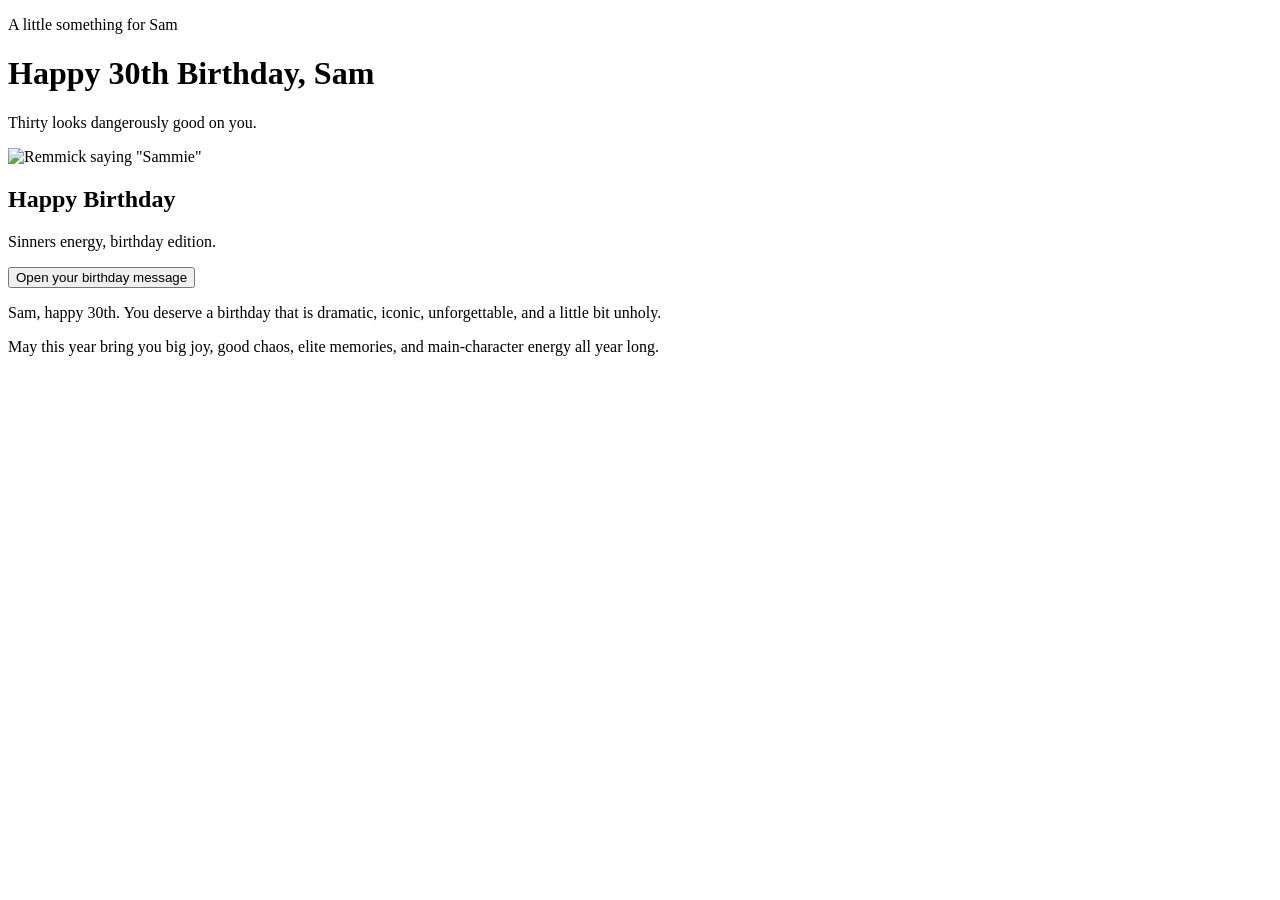
==== sam-birthday/index.html @ a7bb2806 "Create index.html" ====
<!DOCTYPE html>
<html lang="en">
<head>
  <meta charset="UTF-8" />
  <meta name="viewport" content="width=device-width, initial-scale=1.0" />
  <title>Happy 30th Birthday, Sam</title>
  <meta name="description" content="A Sinners-themed birthday card for Sam's 30th birthday." />
  <link rel="stylesheet" href="style.css" />
</head>
<body>
  <div class="bg-overlay"></div>

  <main class="card">
    <p class="eyebrow">A little something for Sam</p>
    <h1>Happy 30th Birthday, Sam</h1>
    <p class="tagline">Thirty looks dangerously good on you.</p>

    <section class="gif-section">
      <img
        src="assets/remmick-sammie.gif"
        alt='Remmick saying "Sammie"'
        class="main-gif"
      />
      <h2>Happy Birthday</h2>
      <p class="subtext">Sinners energy, birthday edition.</p>
    </section>

    <section class="actions">
      <button id="revealBtn">Open your birthday message</button>
    </section>

    <section id="messageBox" class="message hidden">
      <p>
        Sam, happy 30th. You deserve a birthday that is dramatic, iconic,
        unforgettable, and a little bit unholy.
      </p>
      <p>
        May this year bring you big joy, good chaos, elite memories,
        and main-character energy all year long.
      </p>
    </section>
  </main>

  <div id="floatingIcons" class="floating-icons" aria-hidden="true"></div>

  <script src="script.js"></script>
</body>
</html>
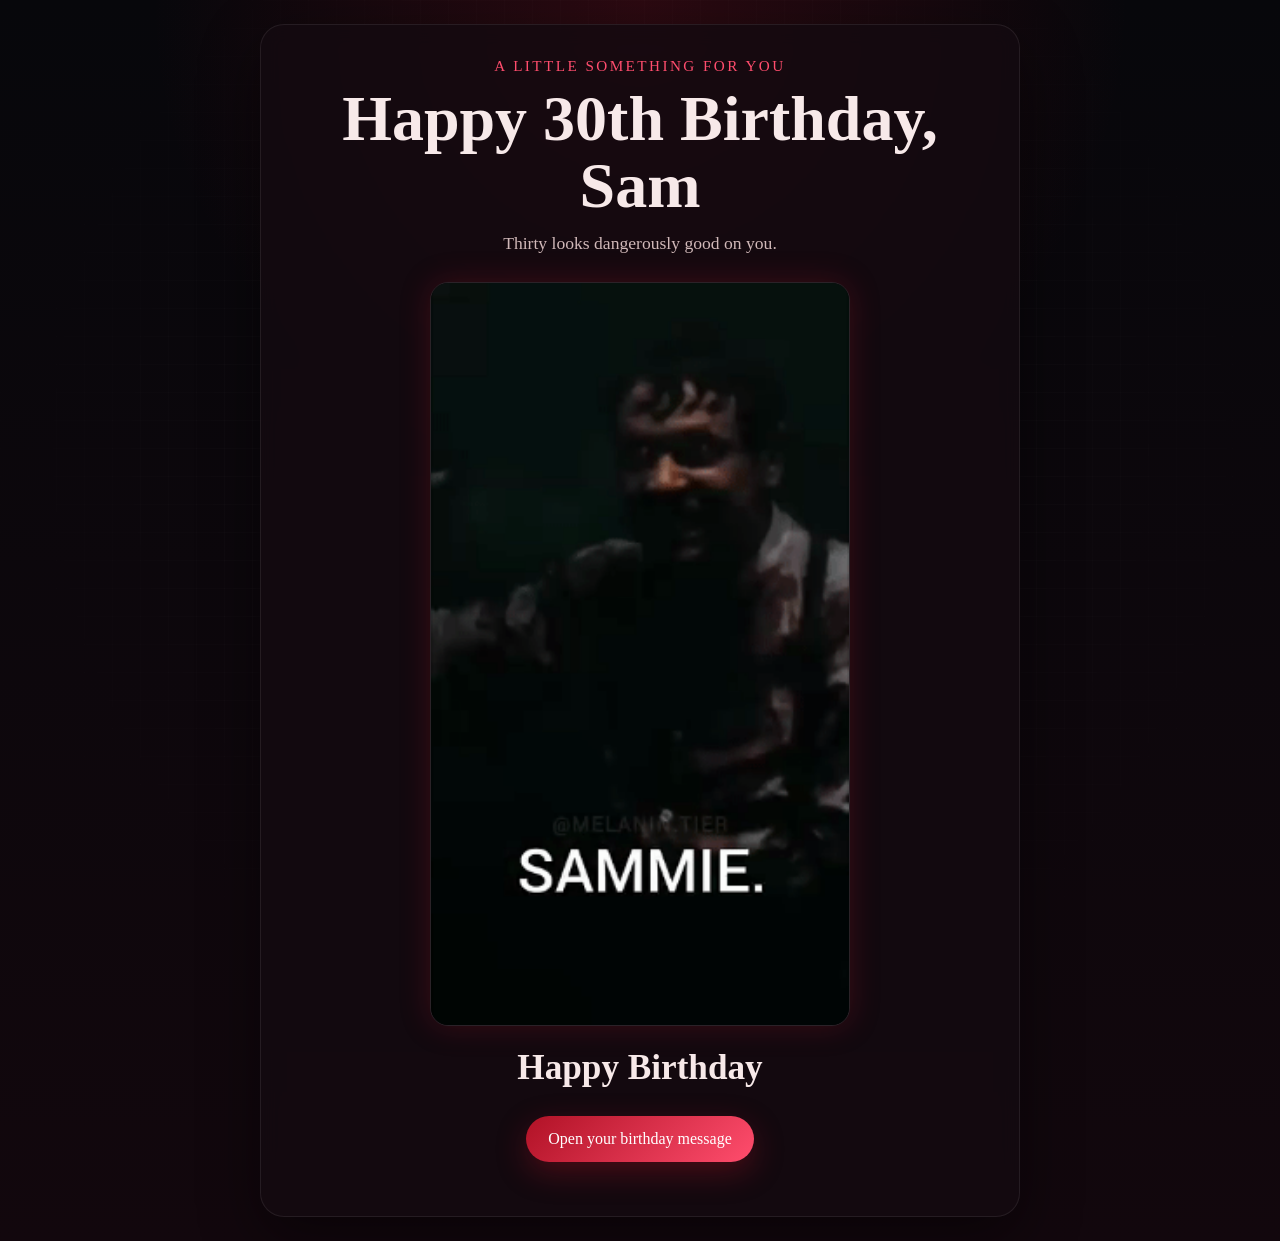
==== commit 8b492a90: "index.html" ====
--- a/sam-birthday/index.html
+++ b/sam-birthday/index.html
@@ -11,7 +11,7 @@
   <div class="bg-overlay"></div>
 
   <main class="card">
-    <p class="eyebrow">A little something for Sam</p>
+    <p class="eyebrow">A little something for you</p>
     <h1>Happy 30th Birthday, Sam</h1>
     <p class="tagline">Thirty looks dangerously good on you.</p>
 
@@ -22,7 +22,7 @@
         class="main-gif"
       />
       <h2>Happy Birthday</h2>
-      <p class="subtext">Sinners energy, birthday edition.</p>
+      <p class="subtext"></p>
     </section>
 
     <section class="actions">
--- a/sam-birthday/style.css
+++ b/sam-birthday/style.css
@@ -0,0 +1,188 @@
+:root {
+  --bg: #0a0a0f;
+  --card: rgba(20, 10, 16, 0.82);
+  --text: #f7e9e9;
+  --muted: #d1b9b9;
+  --accent: #b11226;
+  --accent-2: #ff4d6d;
+  --line: rgba(255, 255, 255, 0.08);
+  --shadow: 0 20px 60px rgba(0, 0, 0, 0.45);
+}
+
+* {
+  box-sizing: border-box;
+}
+
+body {
+  margin: 0;
+  min-height: 100vh;
+  font-family: Georgia, "Times New Roman", serif;
+  color: var(--text);
+  background:
+    radial-gradient(circle at top, rgba(177, 18, 38, 0.22), transparent 35%),
+    linear-gradient(180deg, #07070b 0%, #12070d 100%);
+  display: grid;
+  place-items: center;
+  overflow-x: hidden;
+  padding: 24px;
+}
+
+.bg-overlay {
+  position: fixed;
+  inset: 0;
+  background:
+    linear-gradient(rgba(255,255,255,0.02) 1px, transparent 1px),
+    linear-gradient(90deg, rgba(255,255,255,0.02) 1px, transparent 1px);
+  background-size: 28px 28px;
+  mask-image: radial-gradient(circle at center, black 40%, transparent 90%);
+  pointer-events: none;
+}
+
+.card {
+  position: relative;
+  width: min(760px, 100%);
+  background: var(--card);
+  border: 1px solid var(--line);
+  border-radius: 24px;
+  box-shadow: var(--shadow);
+  backdrop-filter: blur(10px);
+  padding: 32px 24px 36px;
+  text-align: center;
+}
+
+.eyebrow {
+  margin: 0 0 10px;
+  font-size: 0.95rem;
+  letter-spacing: 0.16em;
+  text-transform: uppercase;
+  color: var(--accent-2);
+}
+
+h1 {
+  margin: 0;
+  font-size: clamp(2.2rem, 5vw, 4rem);
+  line-height: 1.05;
+}
+
+.tagline {
+  margin: 14px auto 28px;
+  max-width: 560px;
+  color: var(--muted);
+  font-size: 1.1rem;
+}
+
+.gif-section {
+  margin: 0 auto 24px;
+}
+
+.main-gif {
+  width: min(100%, 420px);
+  border-radius: 18px;
+  border: 1px solid rgba(255,255,255,0.1);
+  box-shadow: 0 0 30px rgba(177, 18, 38, 0.25);
+}
+
+h2 {
+  margin: 18px 0 8px;
+  font-size: clamp(1.6rem, 3vw, 2.2rem);
+}
+
+.subtext {
+  margin: 0;
+  color: var(--muted);
+}
+
+.actions {
+  margin: 28px 0 18px;
+}
+
+button {
+  border: 0;
+  border-radius: 999px;
+  padding: 14px 22px;
+  font-size: 1rem;
+  font-family: inherit;
+  cursor: pointer;
+  color: white;
+  background: linear-gradient(135deg, var(--accent), var(--accent-2));
+  box-shadow: 0 10px 30px rgba(177, 18, 38, 0.35);
+  transition: transform 0.18s ease, box-shadow 0.18s ease;
+}
+
+button:hover {
+  transform: translateY(-2px) scale(1.01);
+  box-shadow: 0 14px 34px rgba(177, 18, 38, 0.45);
+}
+
+.message {
+  max-width: 560px;
+  margin: 0 auto;
+  padding: 18px 18px 4px;
+  border-top: 1px solid var(--line);
+  animation: fadeIn 0.5s ease;
+}
+
+.message p {
+  color: var(--text);
+  line-height: 1.7;
+}
+
+.hidden {
+  display: none;
+}
+
+.floating-icons {
+  position: fixed;
+  inset: 0;
+  pointer-events: none;
+  overflow: hidden;
+}
+
+.float {
+  position: absolute;
+  bottom: -40px;
+  font-size: 24px;
+  opacity: 0.85;
+  animation: rise linear forwards;
+}
+
+@keyframes rise {
+  from {
+    transform: translateY(0) rotate(0deg);
+    opacity: 0;
+  }
+  15% {
+    opacity: 0.85;
+  }
+  to {
+    transform: translateY(-110vh) rotate(18deg);
+    opacity: 0;
+  }
+}
+
+@keyframes fadeIn {
+  from {
+    opacity: 0;
+    transform: translateY(6px);
+  }
+  to {
+    opacity: 1;
+    transform: translateY(0);
+  }
+}
+
+@media (max-width: 640px) {
+  .card {
+    padding: 24px 18px 28px;
+  }
+
+  .tagline,
+  .subtext,
+  .message p {
+    font-size: 1rem;
+  }
+
+  button {
+    width: 100%;
+  }
+}
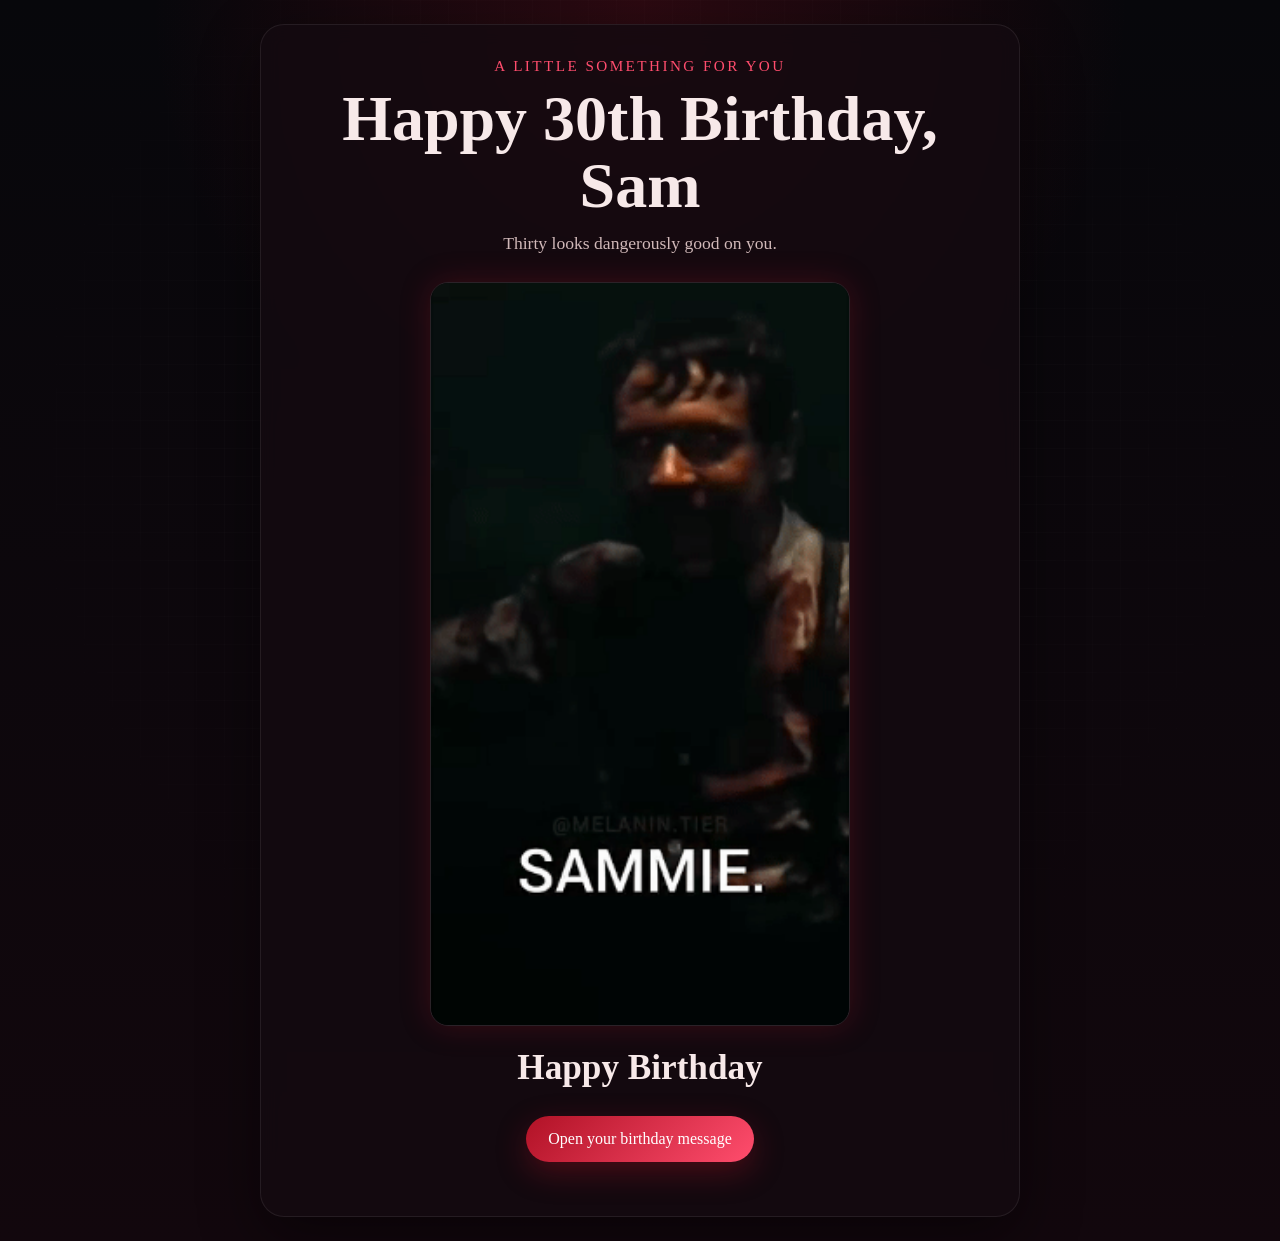
==== commit ad29cd05: "index.html" ====
--- a/sam-birthday/index.html
+++ b/sam-birthday/index.html
@@ -31,12 +31,12 @@
 
     <section id="messageBox" class="message hidden">
       <p>
-        Sam, happy 30th. You deserve a birthday that is dramatic, iconic,
+        Maim HOE Sam!!! Happy 30th. You deserve a birthday that is iconic,
         unforgettable, and a little bit unholy.
       </p>
       <p>
         May this year bring you big joy, good chaos, elite memories,
-        and main-character energy all year long.
+        and main-character energy all year long. :3
       </p>
     </section>
   </main>
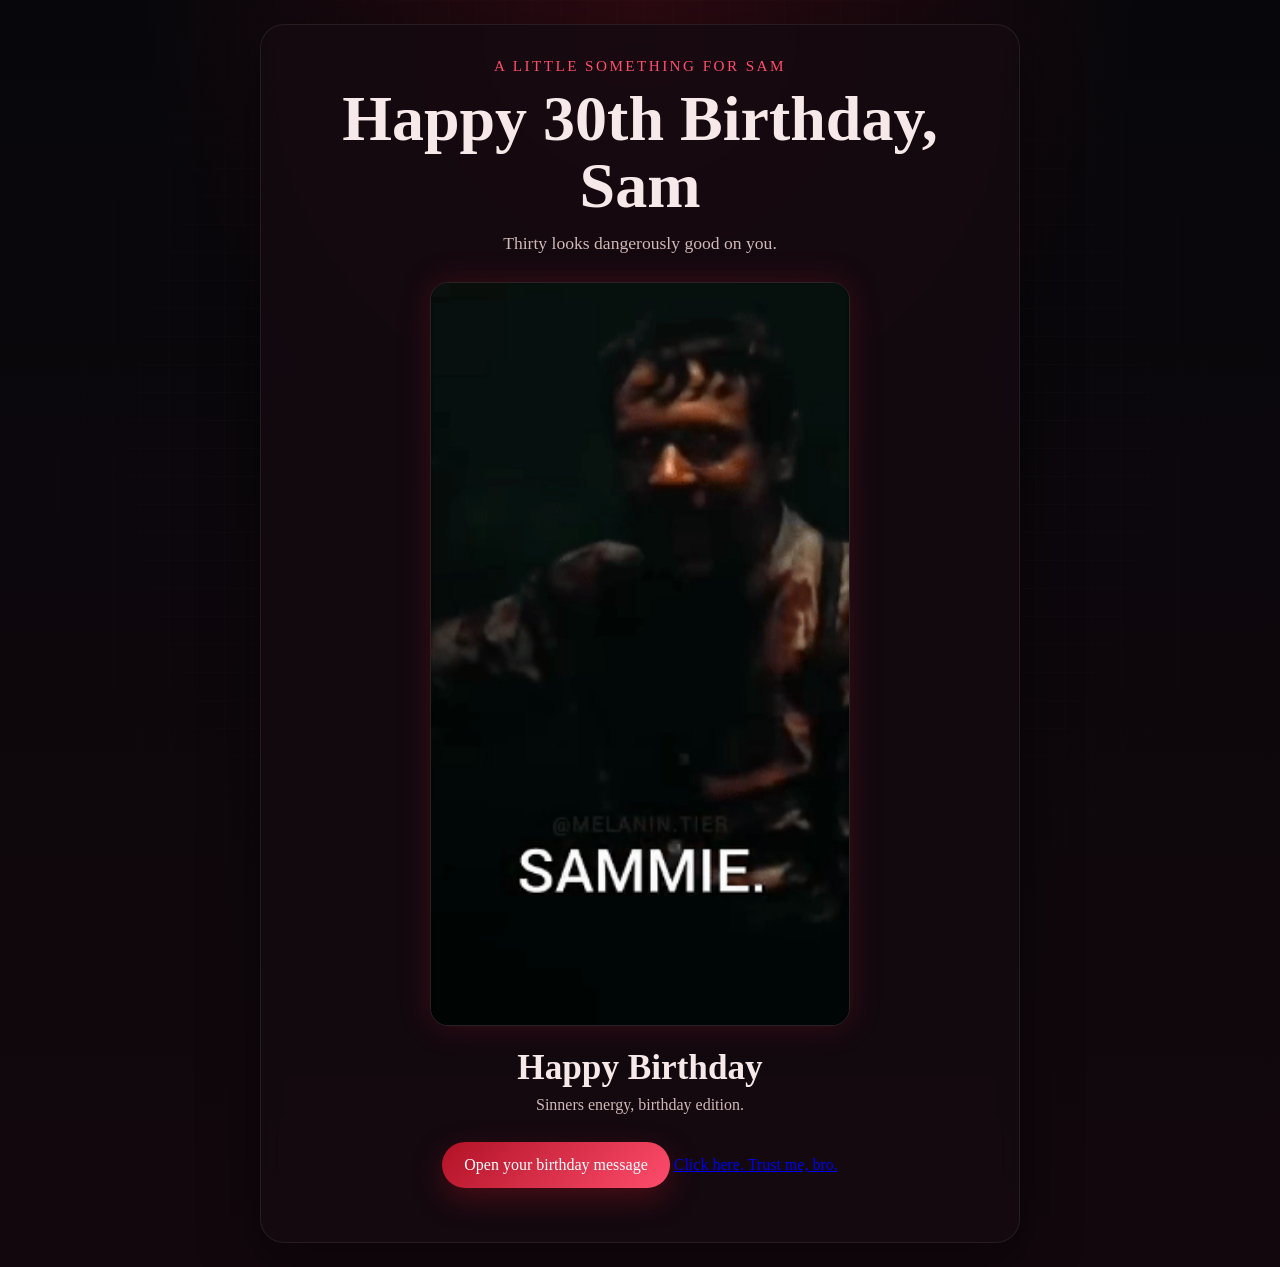
==== commit 50c9da21: "index.html" ====
--- a/sam-birthday/index.html
+++ b/sam-birthday/index.html
@@ -3,16 +3,17 @@
 <head>
   <meta charset="UTF-8" />
   <meta name="viewport" content="width=device-width, initial-scale=1.0" />
+  <meta name="view-transition" content="same-origin" />
   <title>Happy 30th Birthday, Sam</title>
   <meta name="description" content="A Sinners-themed birthday card for Sam's 30th birthday." />
   <link rel="stylesheet" href="style.css" />
 </head>
-<body>
+<body class="landing-page">
   <div class="bg-overlay"></div>
 
-  <main class="card">
-    <p class="eyebrow">A little something for you</p>
-    <h1>Happy 30th Birthday, Sam</h1>
+  <main class="card page-shell">
+    <p class="eyebrow">A little something for Sam</p>
+    <h1 class="hero-title">Happy 30th Birthday, Sam</h1>
     <p class="tagline">Thirty looks dangerously good on you.</p>
 
     <section class="gif-section">
@@ -22,21 +23,22 @@
         class="main-gif"
       />
       <h2>Happy Birthday</h2>
-      <p class="subtext"></p>
+      <p class="subtext">Sinners energy, birthday edition.</p>
     </section>
 
     <section class="actions">
       <button id="revealBtn">Open your birthday message</button>
+      <a class="trust-btn" href="collage.html">Click here. Trust me, bro.</a>
     </section>
 
     <section id="messageBox" class="message hidden">
       <p>
-        Maim HOE Sam!!! Happy 30th. You deserve a birthday that is iconic,
+        Sam, happy 30th. You deserve a birthday that is dramatic, iconic,
         unforgettable, and a little bit unholy.
       </p>
       <p>
         May this year bring you big joy, good chaos, elite memories,
-        and main-character energy all year long. :3
+        and main-character energy all year long.
       </p>
     </section>
   </main>
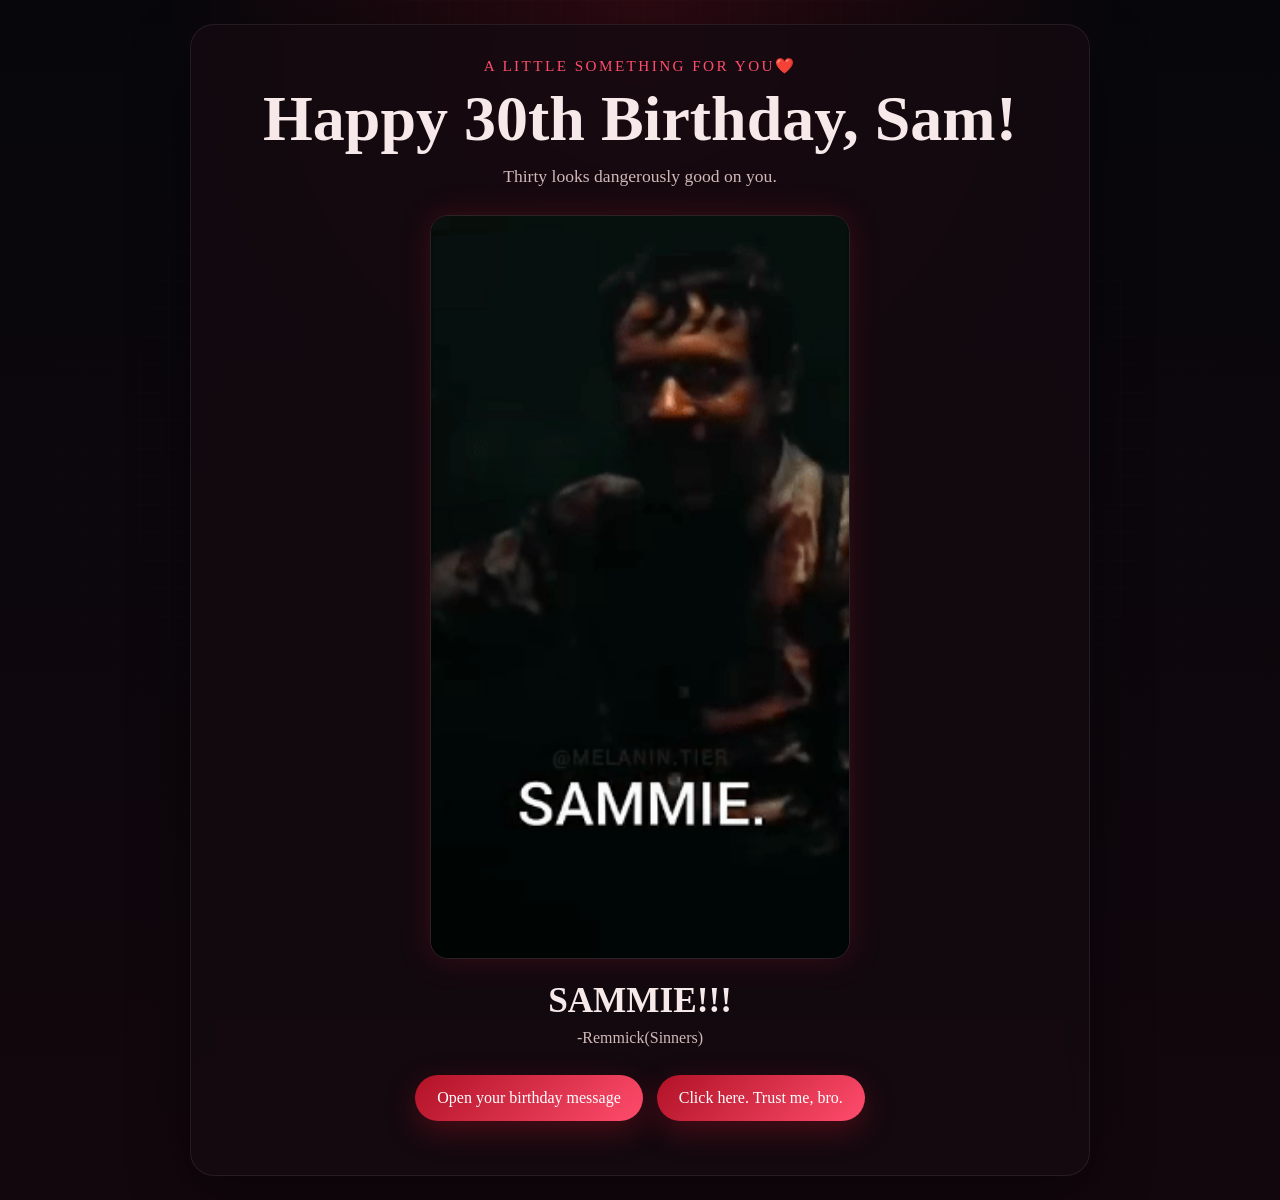
==== commit df0441ef: "Update index.html" ====
--- a/sam-birthday/index.html
+++ b/sam-birthday/index.html
@@ -4,7 +4,7 @@
   <meta charset="UTF-8" />
   <meta name="viewport" content="width=device-width, initial-scale=1.0" />
   <meta name="view-transition" content="same-origin" />
-  <title>Happy 30th Birthday, Sam</title>
+  <title>Happy 30th Birthday, Sam!</title>
   <meta name="description" content="A Sinners-themed birthday card for Sam's 30th birthday." />
   <link rel="stylesheet" href="style.css" />
 </head>
@@ -12,8 +12,8 @@
   <div class="bg-overlay"></div>
 
   <main class="card page-shell">
-    <p class="eyebrow">A little something for Sam</p>
-    <h1 class="hero-title">Happy 30th Birthday, Sam</h1>
+    <p class="eyebrow">A little something for you❤️</p>
+    <h1 class="hero-title">Happy 30th Birthday, Sam!</h1>
     <p class="tagline">Thirty looks dangerously good on you.</p>
 
     <section class="gif-section">
@@ -22,8 +22,8 @@
         alt='Remmick saying "Sammie"'
         class="main-gif"
       />
-      <h2>Happy Birthday</h2>
-      <p class="subtext">Sinners energy, birthday edition.</p>
+      <h2>SAMMIE!!!</h2>
+      <p class="subtext">-Remmick(Sinners)</p>
     </section>
 
     <section class="actions">
@@ -33,12 +33,12 @@
 
     <section id="messageBox" class="message hidden">
       <p>
-        Sam, happy 30th. You deserve a birthday that is dramatic, iconic,
+        Main HOE Sam! Happy 30th. You deserve a birthday that is iconic,
         unforgettable, and a little bit unholy.
       </p>
       <p>
         May this year bring you big joy, good chaos, elite memories,
-        and main-character energy all year long.
+        and main-character energy all year long. :3 
       </p>
     </section>
   </main>
--- a/sam-birthday/style.css
+++ b/sam-birthday/style.css
@@ -13,6 +13,10 @@
   box-sizing: border-box;
 }
 
+html {
+  color-scheme: dark;
+}
+
 body {
   margin: 0;
   min-height: 100vh;
@@ -21,10 +25,14 @@
   background:
     radial-gradient(circle at top, rgba(177, 18, 38, 0.22), transparent 35%),
     linear-gradient(180deg, #07070b 0%, #12070d 100%);
+  overflow-x: hidden;
+  padding: 24px;
+}
+
+body.landing-page,
+body.collage-page {
   display: grid;
   place-items: center;
-  overflow-x: hidden;
-  padding: 24px;
 }
 
 .bg-overlay {
@@ -38,9 +46,10 @@
   pointer-events: none;
 }
 
+.page-shell,
 .card {
   position: relative;
-  width: min(760px, 100%);
+  width: min(900px, 100%);
   background: var(--card);
   border: 1px solid var(--line);
   border-radius: 24px;
@@ -58,7 +67,8 @@
   color: var(--accent-2);
 }
 
-h1 {
+h1,
+.hero-title {
   margin: 0;
   font-size: clamp(2.2rem, 5vw, 4rem);
   line-height: 1.05;
@@ -94,9 +104,20 @@
 
 .actions {
   margin: 28px 0 18px;
-}
-
-button {
+  display: flex;
+  justify-content: center;
+  gap: 14px;
+  flex-wrap: wrap;
+}
+
+.actions-collage {
+  position: relative;
+  align-items: center;
+  gap: 18px;
+}
+
+button,
+.trust-btn {
   border: 0;
   border-radius: 999px;
   padding: 14px 22px;
@@ -104,14 +125,22 @@
   font-family: inherit;
   cursor: pointer;
   color: white;
+  text-decoration: none;
   background: linear-gradient(135deg, var(--accent), var(--accent-2));
   box-shadow: 0 10px 30px rgba(177, 18, 38, 0.35);
-  transition: transform 0.18s ease, box-shadow 0.18s ease;
-}
-
-button:hover {
+  transition: transform 0.18s ease, box-shadow 0.18s ease, opacity 0.18s ease;
+}
+
+button:hover,
+.trust-btn:hover {
   transform: translateY(-2px) scale(1.01);
   box-shadow: 0 14px 34px rgba(177, 18, 38, 0.45);
+}
+
+.trust-btn.secondary {
+  background: rgba(255,255,255,0.08);
+  border: 1px solid rgba(255,255,255,0.12);
+  box-shadow: none;
 }
 
 .message {
@@ -119,7 +148,7 @@
   margin: 0 auto;
   padding: 18px 18px 4px;
   border-top: 1px solid var(--line);
-  animation: fadeIn 0.5s ease;
+  animation: fadeInMessage 0.5s ease;
 }
 
 .message p {
@@ -128,7 +157,7 @@
 }
 
 .hidden {
-  display: none;
+  display: none !important;
 }
 
 .floating-icons {
@@ -146,6 +175,183 @@
   animation: rise linear forwards;
 }
 
+.collage-shell {
+  max-width: 980px;
+}
+
+.heart-stage {
+  display: grid;
+  place-items: center;
+  margin-top: 12px;
+}
+
+.heart-frame {
+  width: min(88vw, 680px);
+  aspect-ratio: 1;
+  overflow: hidden;
+  background: #1a0b12;
+  border: 1px solid rgba(255,255,255,0.08);
+  box-shadow: 0 18px 40px rgba(0,0,0,0.35);
+  clip-path: polygon(
+    50% 92%,
+    18% 68%,
+    5% 42%,
+    8% 22%,
+    24% 8%,
+    41% 10%,
+    50% 22%,
+    59% 10%,
+    76% 8%,
+    92% 22%,
+    95% 42%,
+    82% 68%
+  );
+}
+
+.photo-grid {
+  width: 100%;
+  height: 100%;
+  display: grid;
+  grid-template-columns: repeat(6, 1fr);
+  grid-template-rows: repeat(6, 1fr);
+  gap: 6px;
+  padding: 12px;
+  background:
+    radial-gradient(circle at center, rgba(255, 77, 109, 0.18), transparent 55%),
+    rgba(10, 10, 15, 0.92);
+}
+
+.photo-grid img {
+  width: 100%;
+  height: 100%;
+  display: block;
+  object-fit: cover;
+  object-position: 50% 50%;
+  border-radius: 14px;
+  border: 1px solid rgba(255,255,255,0.08);
+  box-shadow: 0 8px 20px rgba(0,0,0,0.22);
+  touch-action: none;
+  user-select: none;
+  -webkit-user-drag: none;
+}
+
+.photo-grid img:nth-child(1) {
+  grid-column: 1 / span 3;
+  grid-row: 1 / span 2;
+}
+
+.photo-grid img:nth-child(2) {
+  grid-column: 4 / span 3;
+  grid-row: 1 / span 2;
+}
+
+.photo-grid img:nth-child(3) {
+  grid-column: 1 / span 2;
+  grid-row: 3 / span 2;
+}
+
+.photo-grid img:nth-child(4) {
+  grid-column: 3 / span 2;
+  grid-row: 3 / span 2;
+}
+
+.photo-grid img:nth-child(5) {
+  grid-column: 5 / span 2;
+  grid-row: 3 / span 2;
+}
+
+.photo-grid img:nth-child(6) {
+  grid-column: 2 / span 2;
+  grid-row: 5 / span 2;
+}
+
+.photo-grid img:nth-child(7) {
+  grid-column: 4 / span 2;
+  grid-row: 5 / span 2;
+}
+
+.lucifer-button {
+  width: 62px;
+  height: 62px;
+  padding: 0;
+  border: 0;
+  border-radius: 0;
+  background: transparent;
+  box-shadow: none;
+  display: inline-flex;
+  align-items: center;
+  justify-content: center;
+  flex: 0 0 auto;
+  filter:
+    drop-shadow(0 10px 12px rgba(0, 0, 0, 0.42))
+    drop-shadow(0 0 8px rgba(177, 18, 38, 0.18));
+}
+
+.lucifer-button:hover {
+  transform: translateY(-3px) scale(1.05);
+  box-shadow: none;
+}
+
+.lucifer-button:focus-visible {
+  outline: 2px solid rgba(255, 255, 255, 0.7);
+  outline-offset: 4px;
+}
+
+.lucifer-img {
+  width: 62px;
+  height: auto;
+  display: block;
+  pointer-events: none;
+}
+
+.lucifer-bubble {
+  position: absolute;
+  left: calc(50% + 90px);
+  top: 50%;
+  transform: translateY(-50%);
+  width: min(320px, 70vw);
+  background: #fff6ef;
+  color: #3a1717;
+  padding: 16px 18px;
+  border-radius: 18px;
+  border: 2px solid rgba(109, 31, 31, 0.16);
+  box-shadow:
+    0 18px 34px rgba(0, 0, 0, 0.28),
+    0 6px 0 rgba(109, 31, 31, 0.10);
+  z-index: 15;
+  animation: fadeInBubble 0.22s ease;
+  text-align: left;
+}
+
+.lucifer-bubble::after {
+  content: "";
+  position: absolute;
+  left: -14px;
+  top: 50%;
+  transform: translateY(-50%);
+  width: 0;
+  height: 0;
+  border-top: 12px solid transparent;
+  border-bottom: 12px solid transparent;
+  border-right: 16px solid #fff6ef;
+}
+
+.lucifer-bubble p {
+  margin: 0;
+  line-height: 1.5;
+  font-size: 0.98rem;
+}
+
+@view-transition {
+  navigation: auto;
+}
+
+::view-transition-old(root),
+::view-transition-new(root) {
+  animation-duration: 500ms;
+  animation-timing-function: ease;
+}
+
 @keyframes rise {
   from {
     transform: translateY(0) rotate(0deg);
@@ -160,7 +366,7 @@
   }
 }
 
-@keyframes fadeIn {
+@keyframes fadeInMessage {
   from {
     opacity: 0;
     transform: translateY(6px);
@@ -171,9 +377,87 @@
   }
 }
 
+@keyframes fadeInBubble {
+  from {
+    opacity: 0;
+    transform: translateY(-50%) scale(0.98);
+  }
+  to {
+    transform: translateY(-50%) scale(1);
+    opacity: 1;
+  }
+}
+
+@media (prefers-reduced-motion: reduce) {
+  ::view-transition-old(root),
+  ::view-transition-new(root),
+  .float,
+  .message,
+  .lucifer-bubble {
+    animation: none !important;
+  }
+
+  button,
+  .trust-btn,
+  .lucifer-button {
+    transition: none;
+  }
+}
+
+@media (max-width: 820px) {
+  .actions-collage {
+    justify-content: center;
+  }
+
+  .lucifer-bubble {
+    left: 50%;
+    top: calc(100% + 14px);
+    transform: translateX(-50%);
+    width: min(320px, calc(100vw - 48px));
+  }
+
+  .lucifer-bubble::after {
+    left: 50%;
+    top: -14px;
+    transform: translateX(-50%);
+    border-left: 12px solid transparent;
+    border-right: 12px solid transparent;
+    border-bottom: 16px solid #fff6ef;
+    border-top: 0;
+  }
+
+  @keyframes fadeInBubble {
+    from {
+      opacity: 0;
+      transform: translateX(-50%) scale(0.98);
+    }
+    to {
+      opacity: 1;
+      transform: translateX(-50%) scale(1);
+    }
+  }
+}
+
 @media (max-width: 640px) {
+  body {
+    padding: 12px;
+  }
+
+  .page-shell,
   .card {
-    padding: 24px 18px 28px;
+    padding: 22px 14px 24px;
+    border-radius: 20px;
+  }
+
+  .eyebrow {
+    font-size: 0.82rem;
+    letter-spacing: 0.12em;
+  }
+
+  .hero-title,
+  h1 {
+    font-size: clamp(1.9rem, 9vw, 3rem);
+    line-height: 1.02;
   }
 
   .tagline,
@@ -182,7 +466,43 @@
     font-size: 1rem;
   }
 
-  button {
-    width: 100%;
-  }
-}
+  .heart-frame {
+    width: min(92vw, 520px);
+  }
+
+  .photo-grid {
+    gap: 4px;
+    padding: 8px;
+  }
+
+  .photo-grid img {
+    border-radius: 10px;
+  }
+
+  .actions {
+    gap: 12px;
+  }
+
+  .actions-collage .trust-btn.secondary {
+    width: auto;
+    min-width: 150px;
+  }
+
+  .lucifer-button {
+    width: 50px;
+    height: 50px;
+  }
+
+  .lucifer-img {
+    width: 50px;
+  }
+
+  .lucifer-bubble {
+    width: min(280px, calc(100vw - 32px));
+    padding: 14px 16px;
+  }
+
+  .lucifer-bubble p {
+    font-size: 0.92rem;
+  }
+}
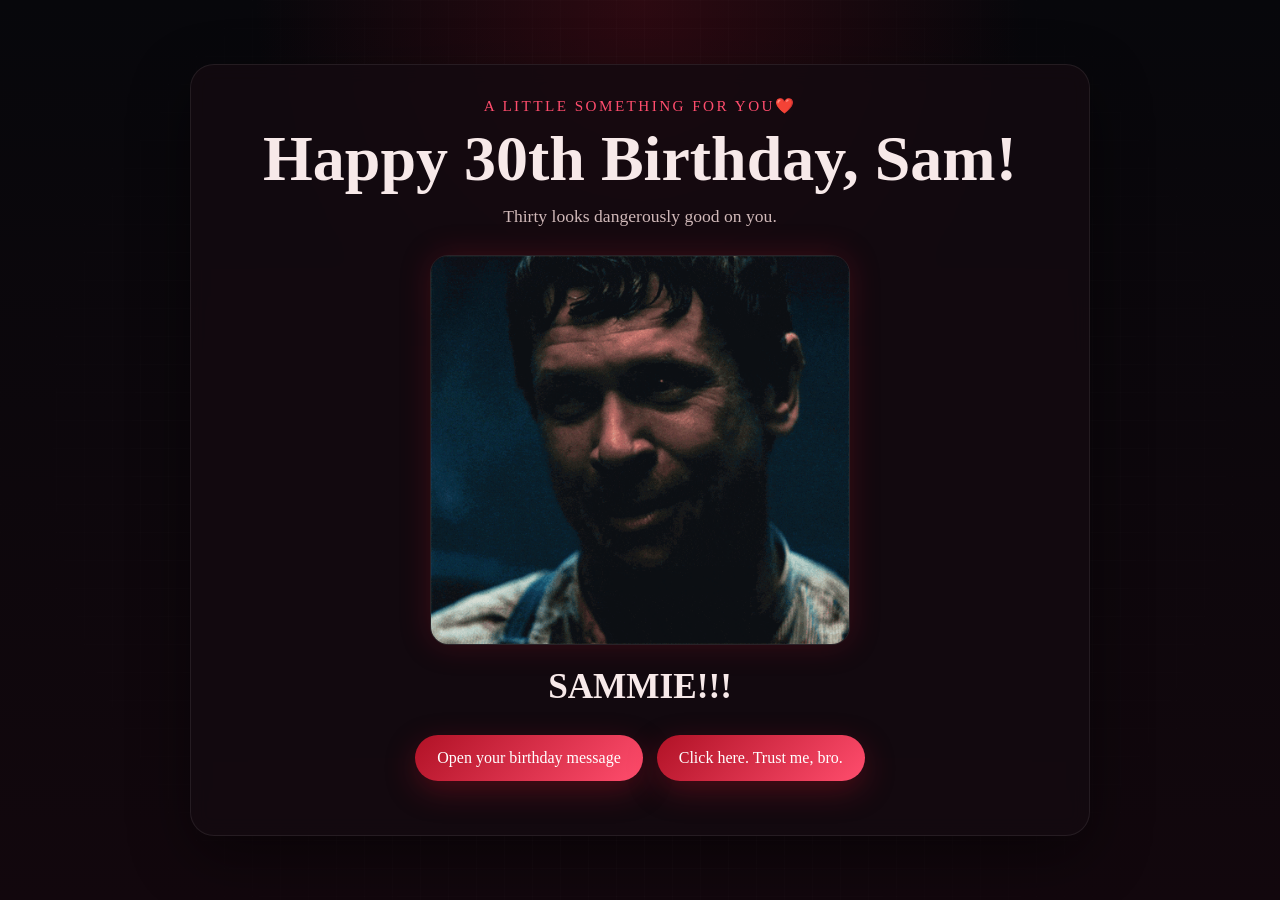
==== commit 27229110: "Update index.html" ====
--- a/sam-birthday/index.html
+++ b/sam-birthday/index.html
@@ -23,7 +23,7 @@
         class="main-gif"
       />
       <h2>SAMMIE!!!</h2>
-      <p class="subtext">-Remmick(Sinners)</p>
+      <p class="subtext"></p>
     </section>
 
     <section class="actions">
